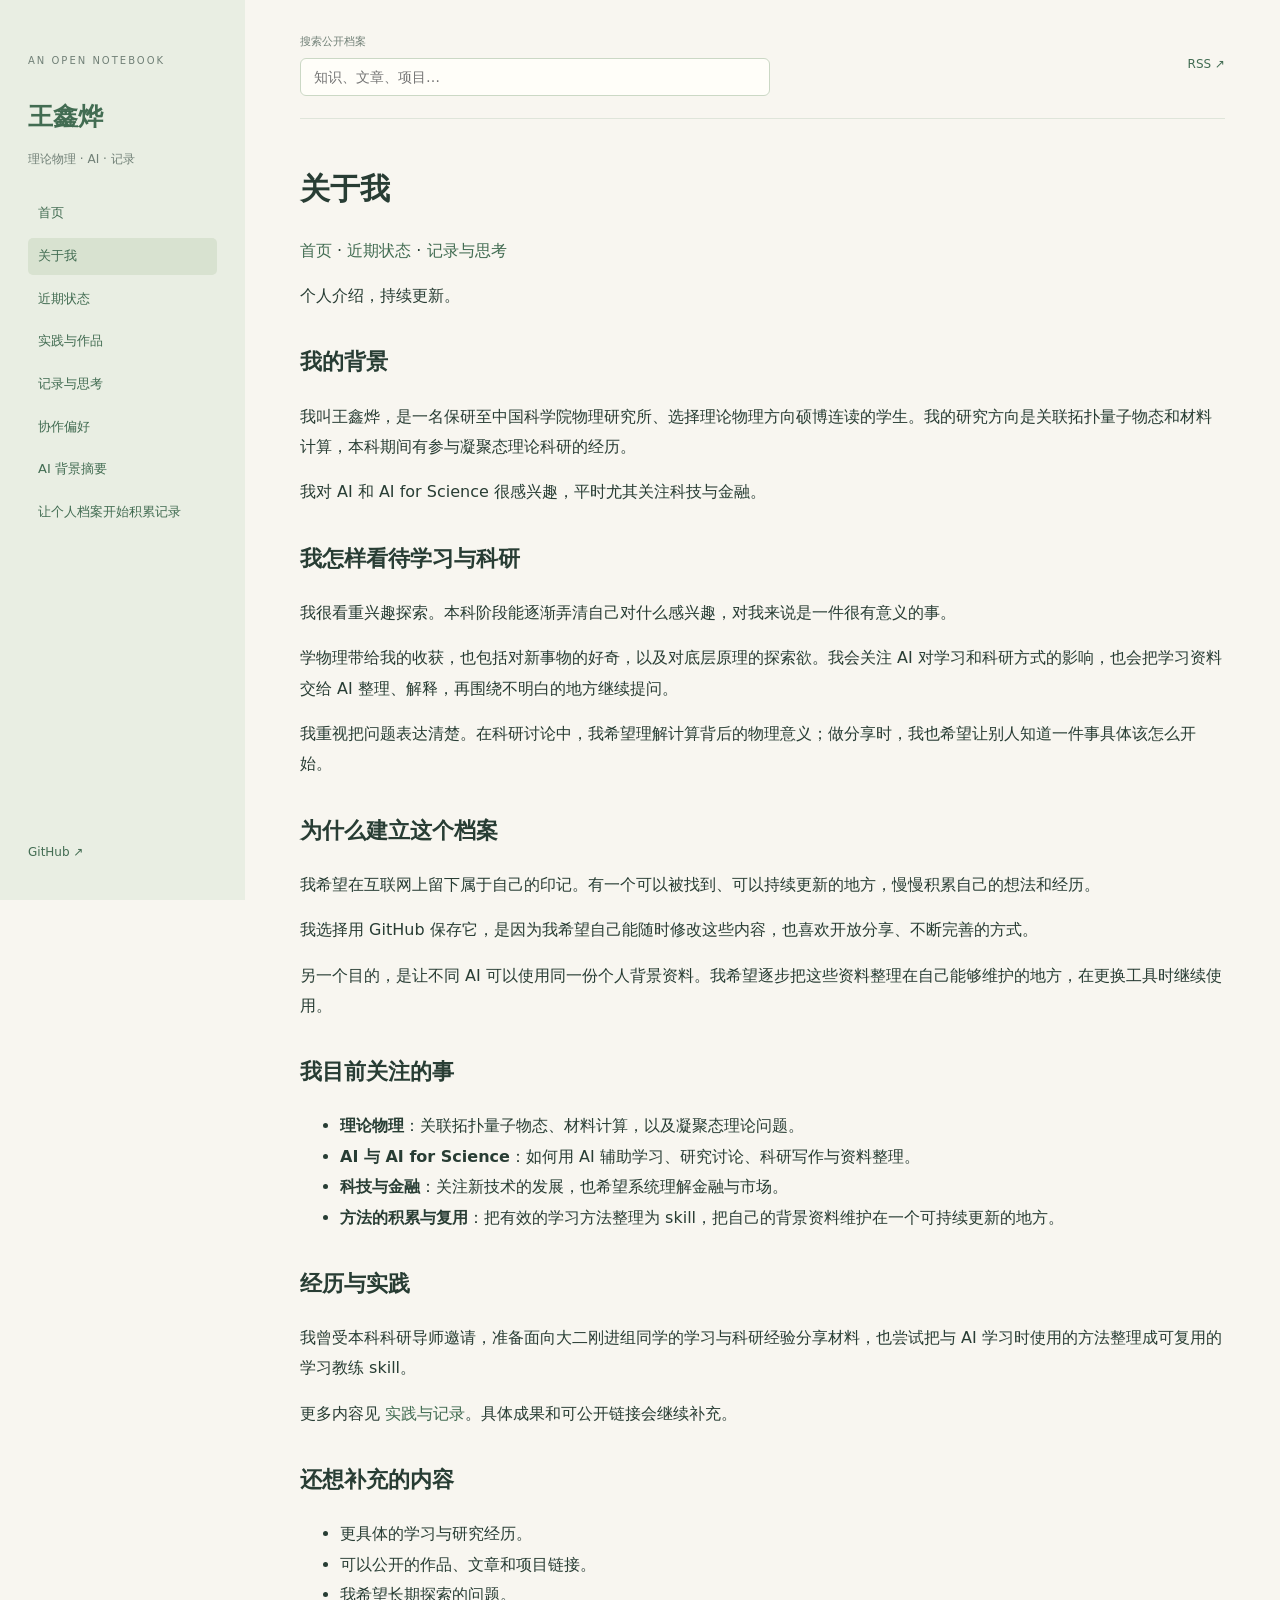
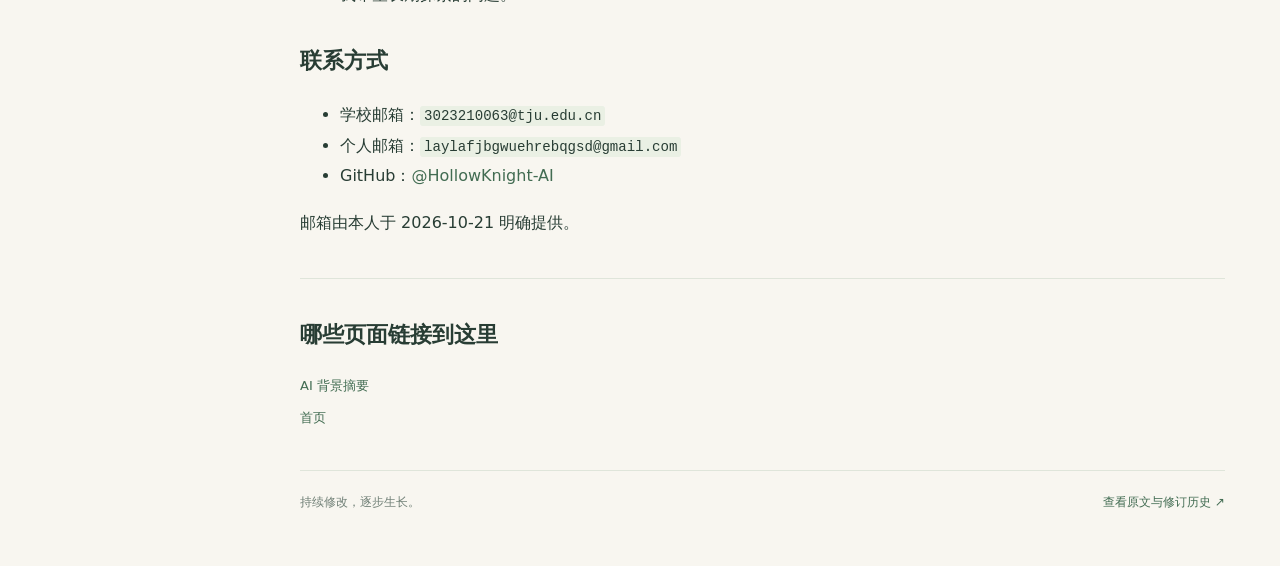
==== docs/ABOUT.html @ 44121c0b "Add searchable public digital garden with backlinks, graph and RSS" ====
<!doctype html><html lang="zh-CN"><head><meta charset="utf-8"><meta name="viewport" content="width=device-width,initial-scale=1"><meta name="description" content="王鑫烨的公开个人档案、学习与思考"><title>关于我 · 王鑫烨</title><link rel="stylesheet" href="style.css"><link rel="alternate" type="application/rss+xml" title="公开记录" href="feed.xml"><script defer src="site.js" data-prefix=""></script></head><body><aside><p class="eyebrow">AN OPEN NOTEBOOK</p><a class="brand" href="index.html">王鑫烨<span>理论物理 · AI · 记录</span></a><nav><a href="index.html">首页</a><a class="active" href="ABOUT.html">关于我</a><a href="NOW.html">近期状态</a><a href="PROJECTS.html">实践与作品</a><a href="JOURNAL.html">记录与思考</a><a href="WORK_WITH_ME.html">协作偏好</a><a href="AI_CONTEXT.html">AI 背景摘要</a><a href="notes/2026-10-21-public-profile.html">让个人档案开始积累记录</a></nav><a class="repo" href="https://github.com/HollowKnight-AI/HollowKnight-AI">GitHub ↗</a></aside><main><header><label>搜索公开档案<input id="search" type="search" placeholder="知识、文章、项目…"></label><a href="feed.xml">RSS ↗</a></header><div id="results" aria-live="polite"></div><article><h1 id="_1">关于我</h1>
<p><a href="index.html">首页</a> · <a href="NOW.html">近期状态</a> · <a href="JOURNAL.html">记录与思考</a></p>
<p>个人介绍，持续更新。</p>
<h2 id="_2">我的背景</h2>
<p>我叫王鑫烨，是一名保研至中国科学院物理研究所、选择理论物理方向硕博连读的学生。我的研究方向是关联拓扑量子物态和材料计算，本科期间有参与凝聚态理论科研的经历。</p>
<p>我对 AI 和 AI for Science 很感兴趣，平时尤其关注科技与金融。</p>
<h2 id="_3">我怎样看待学习与科研</h2>
<p>我很看重兴趣探索。本科阶段能逐渐弄清自己对什么感兴趣，对我来说是一件很有意义的事。</p>
<p>学物理带给我的收获，也包括对新事物的好奇，以及对底层原理的探索欲。我会关注 AI 对学习和科研方式的影响，也会把学习资料交给 AI 整理、解释，再围绕不明白的地方继续提问。</p>
<p>我重视把问题表达清楚。在科研讨论中，我希望理解计算背后的物理意义；做分享时，我也希望让别人知道一件事具体该怎么开始。</p>
<h2 id="_4">为什么建立这个档案</h2>
<p>我希望在互联网上留下属于自己的印记。有一个可以被找到、可以持续更新的地方，慢慢积累自己的想法和经历。</p>
<p>我选择用 GitHub 保存它，是因为我希望自己能随时修改这些内容，也喜欢开放分享、不断完善的方式。</p>
<p>另一个目的，是让不同 AI 可以使用同一份个人背景资料。我希望逐步把这些资料整理在自己能够维护的地方，在更换工具时继续使用。</p>
<h2 id="_5">我目前关注的事</h2>
<ul>
<li><strong>理论物理</strong>：关联拓扑量子物态、材料计算，以及凝聚态理论问题。</li>
<li><strong>AI 与 AI for Science</strong>：如何用 AI 辅助学习、研究讨论、科研写作与资料整理。</li>
<li><strong>科技与金融</strong>：关注新技术的发展，也希望系统理解金融与市场。</li>
<li><strong>方法的积累与复用</strong>：把有效的学习方法整理为 skill，把自己的背景资料维护在一个可持续更新的地方。</li>
</ul>
<h2 id="_6">经历与实践</h2>
<p>我曾受本科科研导师邀请，准备面向大二刚进组同学的学习与科研经验分享材料，也尝试把与 AI 学习时使用的方法整理成可复用的学习教练 skill。</p>
<p>更多内容见 <a href="PROJECTS.html">实践与记录</a>。具体成果和可公开链接会继续补充。</p>
<h2 id="_7">还想补充的内容</h2>
<ul>
<li>更具体的学习与研究经历。</li>
<li>可以公开的作品、文章和项目链接。</li>
<li>我希望长期探索的问题。</li>
</ul>
<h2 id="_8">联系方式</h2>
<ul>
<li>学校邮箱：<code>3023210063@tju.edu.cn</code></li>
<li>个人邮箱：<code>laylafjbgwuehrebqgsd@gmail.com</code></li>
<li>GitHub：<a href="https://github.com/HollowKnight-AI">@HollowKnight-AI</a></li>
</ul>
<p>邮箱由本人于 2026-10-21 明确提供。</p></article><section class="backlinks"><h2>哪些页面链接到这里</h2><a href="AI_CONTEXT.html">AI 背景摘要</a><a href="index.html">首页</a></section><footer>持续修改，逐步生长。<a href="https://github.com/HollowKnight-AI/HollowKnight-AI/blob/main/ABOUT.md">查看原文与修订历史 ↗</a></footer></main></body></html>
---- docs/style.css ----
:root{color-scheme:light;--bg:#f8f6f0;--paper:#fffef9;--ink:#283d34;--muted:#718077;--line:#dfe5da;--green:#426c52}*{box-sizing:border-box}body{margin:0;background:var(--bg);color:var(--ink);font:16px/1.9 system-ui,"Microsoft YaHei",sans-serif}aside{position:fixed;inset:0 auto 0 0;width:245px;padding:36px 28px;background:#e9eee3;display:flex;flex-direction:column}.eyebrow{font-size:10px;letter-spacing:2px;color:var(--muted)}a{color:var(--green);text-decoration:none}a:hover{text-decoration:underline}.brand{font-size:25px;font-weight:600;margin:8px 0 25px}.brand span{display:block;font-size:12px;font-weight:400;color:var(--muted);margin-top:7px}nav{display:grid;gap:6px}nav a{padding:6px 10px;border-radius:5px;font-size:13px}nav a.active{background:#d8e2d0}.repo{margin-top:auto;font-size:12px}main{margin-left:245px;max-width:1280px;padding:32px 55px}header{display:flex;gap:24px;align-items:center;justify-content:space-between;border-bottom:1px solid var(--line);padding-bottom:22px}header label{font-size:11px;color:var(--muted);display:grid;gap:5px;width:min(470px,90%)}input{background:var(--paper);border:1px solid #cbd8c5;border-radius:6px;padding:10px 13px;font:14px system-ui}header>a{font-size:12px}article{padding-top:22px;overflow-wrap:anywhere}h1{font-size:30px;line-height:1.5}h2{font-size:22px;margin-top:30px}h3{font-size:18px}p{margin:15px 0}table{border-collapse:collapse;width:100%;font-size:13px;display:block;overflow:auto}th,td{border:1px solid var(--line);padding:10px 13px;min-width:90px}th{background:#eef2e8;text-align:left}img{max-width:100%;height:auto}pre{background:#eaf0e4;padding:18px;border-radius:7px;overflow:auto}code{background:#eaf0e4;border-radius:3px;font-size:.88em;padding:2px 4px}blockquote{border-left:3px solid #b4c3a6;color:#5c7063;margin-left:0;padding:2px 20px}.backlinks,.connections{border-top:1px solid var(--line);margin-top:40px;padding-top:5px}.backlinks a{display:block;font-size:13px;margin:7px 0}.backlinks p,footer{font-size:12px;color:var(--muted)}footer{margin-top:40px;border-top:1px solid var(--line);padding:20px 0;display:flex;justify-content:space-between;gap:20px}#results{display:grid;gap:8px}#results a{display:block;background:var(--paper);border:1px solid var(--line);border-radius:6px;padding:12px 15px;margin-top:10px}#results small{display:block;font-size:12px;color:var(--muted)}#graph svg{width:100%;height:340px}#graph line{stroke:#b9cdb0;stroke-width:1.5}#graph circle{fill:#577c5c;stroke:#fff;stroke-width:3}#graph text{font:11px system-ui;fill:var(--ink)}:focus-visible{outline:2px solid #a7834c;outline-offset:3px}@media(max-width:800px){aside{position:static;width:auto;padding:20px}.brand{margin:2px 0 12px}.eyebrow,.repo{display:none}nav{display:flex;overflow:auto;gap:8px}nav a{white-space:nowrap;padding:5px}main{margin:0;padding:20px}h1{font-size:25px}h2{font-size:20px}footer{display:block}footer a{display:block}#graph svg{height:280px}}
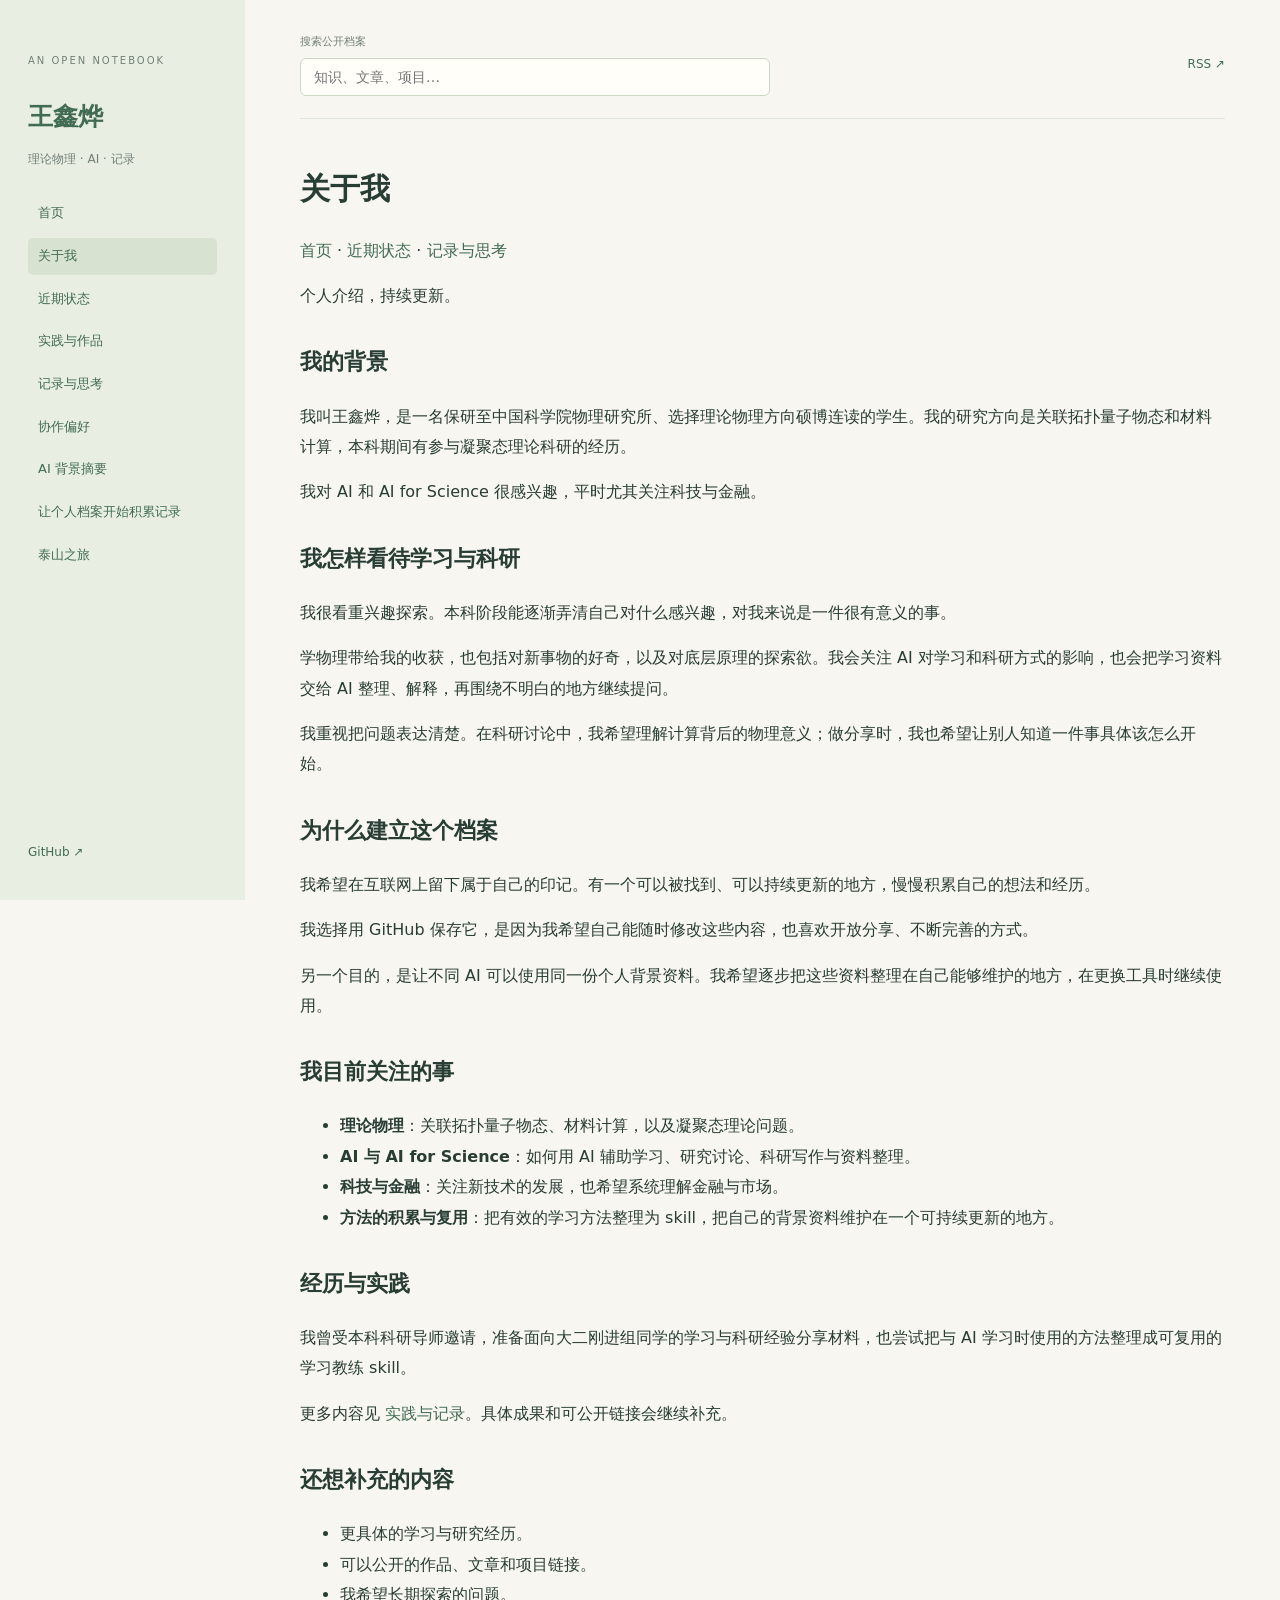
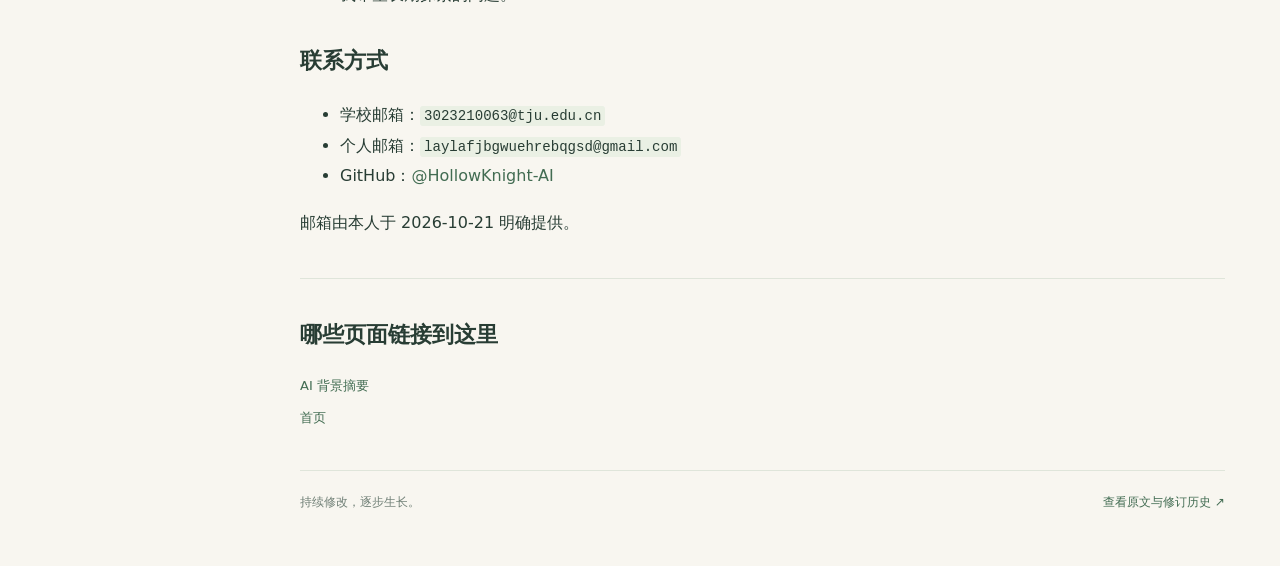
==== commit 52e83793: "Add Taishan travel album with original photos and source record" ====
--- a/docs/ABOUT.html
+++ b/docs/ABOUT.html
@@ -1,37 +1,37 @@
-<!doctype html><html lang="zh-CN"><head><meta charset="utf-8"><meta name="viewport" content="width=device-width,initial-scale=1"><meta name="description" content="王鑫烨的公开个人档案、学习与思考"><title>关于我 · 王鑫烨</title><link rel="stylesheet" href="style.css"><link rel="alternate" type="application/rss+xml" title="公开记录" href="feed.xml"><script defer src="site.js" data-prefix=""></script></head><body><aside><p class="eyebrow">AN OPEN NOTEBOOK</p><a class="brand" href="index.html">王鑫烨<span>理论物理 · AI · 记录</span></a><nav><a href="index.html">首页</a><a class="active" href="ABOUT.html">关于我</a><a href="NOW.html">近期状态</a><a href="PROJECTS.html">实践与作品</a><a href="JOURNAL.html">记录与思考</a><a href="WORK_WITH_ME.html">协作偏好</a><a href="AI_CONTEXT.html">AI 背景摘要</a><a href="notes/2026-10-21-public-profile.html">让个人档案开始积累记录</a></nav><a class="repo" href="https://github.com/HollowKnight-AI/HollowKnight-AI">GitHub ↗</a></aside><main><header><label>搜索公开档案<input id="search" type="search" placeholder="知识、文章、项目…"></label><a href="feed.xml">RSS ↗</a></header><div id="results" aria-live="polite"></div><article><h1 id="_1">关于我</h1>
-<p><a href="index.html">首页</a> · <a href="NOW.html">近期状态</a> · <a href="JOURNAL.html">记录与思考</a></p>
-<p>个人介绍，持续更新。</p>
-<h2 id="_2">我的背景</h2>
-<p>我叫王鑫烨，是一名保研至中国科学院物理研究所、选择理论物理方向硕博连读的学生。我的研究方向是关联拓扑量子物态和材料计算，本科期间有参与凝聚态理论科研的经历。</p>
-<p>我对 AI 和 AI for Science 很感兴趣，平时尤其关注科技与金融。</p>
-<h2 id="_3">我怎样看待学习与科研</h2>
-<p>我很看重兴趣探索。本科阶段能逐渐弄清自己对什么感兴趣，对我来说是一件很有意义的事。</p>
-<p>学物理带给我的收获，也包括对新事物的好奇，以及对底层原理的探索欲。我会关注 AI 对学习和科研方式的影响，也会把学习资料交给 AI 整理、解释，再围绕不明白的地方继续提问。</p>
-<p>我重视把问题表达清楚。在科研讨论中，我希望理解计算背后的物理意义；做分享时，我也希望让别人知道一件事具体该怎么开始。</p>
-<h2 id="_4">为什么建立这个档案</h2>
-<p>我希望在互联网上留下属于自己的印记。有一个可以被找到、可以持续更新的地方，慢慢积累自己的想法和经历。</p>
-<p>我选择用 GitHub 保存它，是因为我希望自己能随时修改这些内容，也喜欢开放分享、不断完善的方式。</p>
-<p>另一个目的，是让不同 AI 可以使用同一份个人背景资料。我希望逐步把这些资料整理在自己能够维护的地方，在更换工具时继续使用。</p>
-<h2 id="_5">我目前关注的事</h2>
-<ul>
-<li><strong>理论物理</strong>：关联拓扑量子物态、材料计算，以及凝聚态理论问题。</li>
-<li><strong>AI 与 AI for Science</strong>：如何用 AI 辅助学习、研究讨论、科研写作与资料整理。</li>
-<li><strong>科技与金融</strong>：关注新技术的发展，也希望系统理解金融与市场。</li>
-<li><strong>方法的积累与复用</strong>：把有效的学习方法整理为 skill，把自己的背景资料维护在一个可持续更新的地方。</li>
-</ul>
-<h2 id="_6">经历与实践</h2>
-<p>我曾受本科科研导师邀请，准备面向大二刚进组同学的学习与科研经验分享材料，也尝试把与 AI 学习时使用的方法整理成可复用的学习教练 skill。</p>
-<p>更多内容见 <a href="PROJECTS.html">实践与记录</a>。具体成果和可公开链接会继续补充。</p>
-<h2 id="_7">还想补充的内容</h2>
-<ul>
-<li>更具体的学习与研究经历。</li>
-<li>可以公开的作品、文章和项目链接。</li>
-<li>我希望长期探索的问题。</li>
-</ul>
-<h2 id="_8">联系方式</h2>
-<ul>
-<li>学校邮箱：<code>3023210063@tju.edu.cn</code></li>
-<li>个人邮箱：<code>laylafjbgwuehrebqgsd@gmail.com</code></li>
-<li>GitHub：<a href="https://github.com/HollowKnight-AI">@HollowKnight-AI</a></li>
-</ul>
+<!doctype html><html lang="zh-CN"><head><meta charset="utf-8"><meta name="viewport" content="width=device-width,initial-scale=1"><meta name="description" content="王鑫烨的公开个人档案、学习与思考"><title>关于我 · 王鑫烨</title><link rel="stylesheet" href="style.css"><link rel="alternate" type="application/rss+xml" title="公开记录" href="feed.xml"><script defer src="site.js" data-prefix=""></script></head><body><aside><p class="eyebrow">AN OPEN NOTEBOOK</p><a class="brand" href="index.html">王鑫烨<span>理论物理 · AI · 记录</span></a><nav><a href="index.html">首页</a><a class="active" href="ABOUT.html">关于我</a><a href="NOW.html">近期状态</a><a href="PROJECTS.html">实践与作品</a><a href="JOURNAL.html">记录与思考</a><a href="WORK_WITH_ME.html">协作偏好</a><a href="AI_CONTEXT.html">AI 背景摘要</a><a href="notes/2026-10-21-public-profile.html">让个人档案开始积累记录</a><a href="notes/2026-10-15-taishan.html">泰山之旅</a></nav><a class="repo" href="https://github.com/HollowKnight-AI/HollowKnight-AI">GitHub ↗</a></aside><main><header><label>搜索公开档案<input id="search" type="search" placeholder="知识、文章、项目…"></label><a href="feed.xml">RSS ↗</a></header><div id="results" aria-live="polite"></div><article><h1 id="_1">关于我</h1>
+<p><a href="index.html">首页</a> · <a href="NOW.html">近期状态</a> · <a href="JOURNAL.html">记录与思考</a></p>
+<p>个人介绍，持续更新。</p>
+<h2 id="_2">我的背景</h2>
+<p>我叫王鑫烨，是一名保研至中国科学院物理研究所、选择理论物理方向硕博连读的学生。我的研究方向是关联拓扑量子物态和材料计算，本科期间有参与凝聚态理论科研的经历。</p>
+<p>我对 AI 和 AI for Science 很感兴趣，平时尤其关注科技与金融。</p>
+<h2 id="_3">我怎样看待学习与科研</h2>
+<p>我很看重兴趣探索。本科阶段能逐渐弄清自己对什么感兴趣，对我来说是一件很有意义的事。</p>
+<p>学物理带给我的收获，也包括对新事物的好奇，以及对底层原理的探索欲。我会关注 AI 对学习和科研方式的影响，也会把学习资料交给 AI 整理、解释，再围绕不明白的地方继续提问。</p>
+<p>我重视把问题表达清楚。在科研讨论中，我希望理解计算背后的物理意义；做分享时，我也希望让别人知道一件事具体该怎么开始。</p>
+<h2 id="_4">为什么建立这个档案</h2>
+<p>我希望在互联网上留下属于自己的印记。有一个可以被找到、可以持续更新的地方，慢慢积累自己的想法和经历。</p>
+<p>我选择用 GitHub 保存它，是因为我希望自己能随时修改这些内容，也喜欢开放分享、不断完善的方式。</p>
+<p>另一个目的，是让不同 AI 可以使用同一份个人背景资料。我希望逐步把这些资料整理在自己能够维护的地方，在更换工具时继续使用。</p>
+<h2 id="_5">我目前关注的事</h2>
+<ul>
+<li><strong>理论物理</strong>：关联拓扑量子物态、材料计算，以及凝聚态理论问题。</li>
+<li><strong>AI 与 AI for Science</strong>：如何用 AI 辅助学习、研究讨论、科研写作与资料整理。</li>
+<li><strong>科技与金融</strong>：关注新技术的发展，也希望系统理解金融与市场。</li>
+<li><strong>方法的积累与复用</strong>：把有效的学习方法整理为 skill，把自己的背景资料维护在一个可持续更新的地方。</li>
+</ul>
+<h2 id="_6">经历与实践</h2>
+<p>我曾受本科科研导师邀请，准备面向大二刚进组同学的学习与科研经验分享材料，也尝试把与 AI 学习时使用的方法整理成可复用的学习教练 skill。</p>
+<p>更多内容见 <a href="PROJECTS.html">实践与记录</a>。具体成果和可公开链接会继续补充。</p>
+<h2 id="_7">还想补充的内容</h2>
+<ul>
+<li>更具体的学习与研究经历。</li>
+<li>可以公开的作品、文章和项目链接。</li>
+<li>我希望长期探索的问题。</li>
+</ul>
+<h2 id="_8">联系方式</h2>
+<ul>
+<li>学校邮箱：<code>3023210063@tju.edu.cn</code></li>
+<li>个人邮箱：<code>laylafjbgwuehrebqgsd@gmail.com</code></li>
+<li>GitHub：<a href="https://github.com/HollowKnight-AI">@HollowKnight-AI</a></li>
+</ul>
 <p>邮箱由本人于 2026-10-21 明确提供。</p></article><section class="backlinks"><h2>哪些页面链接到这里</h2><a href="AI_CONTEXT.html">AI 背景摘要</a><a href="index.html">首页</a></section><footer>持续修改，逐步生长。<a href="https://github.com/HollowKnight-AI/HollowKnight-AI/blob/main/ABOUT.md">查看原文与修订历史 ↗</a></footer></main></body></html>
--- a/docs/style.css
+++ b/docs/style.css
@@ -1 +1,3 @@
-:root{color-scheme:light;--bg:#f8f6f0;--paper:#fffef9;--ink:#283d34;--muted:#718077;--line:#dfe5da;--green:#426c52}*{box-sizing:border-box}body{margin:0;background:var(--bg);color:var(--ink);font:16px/1.9 system-ui,"Microsoft YaHei",sans-serif}aside{position:fixed;inset:0 auto 0 0;width:245px;padding:36px 28px;background:#e9eee3;display:flex;flex-direction:column}.eyebrow{font-size:10px;letter-spacing:2px;color:var(--muted)}a{color:var(--green);text-decoration:none}a:hover{text-decoration:underline}.brand{font-size:25px;font-weight:600;margin:8px 0 25px}.brand span{display:block;font-size:12px;font-weight:400;color:var(--muted);margin-top:7px}nav{display:grid;gap:6px}nav a{padding:6px 10px;border-radius:5px;font-size:13px}nav a.active{background:#d8e2d0}.repo{margin-top:auto;font-size:12px}main{margin-left:245px;max-width:1280px;padding:32px 55px}header{display:flex;gap:24px;align-items:center;justify-content:space-between;border-bottom:1px solid var(--line);padding-bottom:22px}header label{font-size:11px;color:var(--muted);display:grid;gap:5px;width:min(470px,90%)}input{background:var(--paper);border:1px solid #cbd8c5;border-radius:6px;padding:10px 13px;font:14px system-ui}header>a{font-size:12px}article{padding-top:22px;overflow-wrap:anywhere}h1{font-size:30px;line-height:1.5}h2{font-size:22px;margin-top:30px}h3{font-size:18px}p{margin:15px 0}table{border-collapse:collapse;width:100%;font-size:13px;display:block;overflow:auto}th,td{border:1px solid var(--line);padding:10px 13px;min-width:90px}th{background:#eef2e8;text-align:left}img{max-width:100%;height:auto}pre{background:#eaf0e4;padding:18px;border-radius:7px;overflow:auto}code{background:#eaf0e4;border-radius:3px;font-size:.88em;padding:2px 4px}blockquote{border-left:3px solid #b4c3a6;color:#5c7063;margin-left:0;padding:2px 20px}.backlinks,.connections{border-top:1px solid var(--line);margin-top:40px;padding-top:5px}.backlinks a{display:block;font-size:13px;margin:7px 0}.backlinks p,footer{font-size:12px;color:var(--muted)}footer{margin-top:40px;border-top:1px solid var(--line);padding:20px 0;display:flex;justify-content:space-between;gap:20px}#results{display:grid;gap:8px}#results a{display:block;background:var(--paper);border:1px solid var(--line);border-radius:6px;padding:12px 15px;margin-top:10px}#results small{display:block;font-size:12px;color:var(--muted)}#graph svg{width:100%;height:340px}#graph line{stroke:#b9cdb0;stroke-width:1.5}#graph circle{fill:#577c5c;stroke:#fff;stroke-width:3}#graph text{font:11px system-ui;fill:var(--ink)}:focus-visible{outline:2px solid #a7834c;outline-offset:3px}@media(max-width:800px){aside{position:static;width:auto;padding:20px}.brand{margin:2px 0 12px}.eyebrow,.repo{display:none}nav{display:flex;overflow:auto;gap:8px}nav a{white-space:nowrap;padding:5px}main{margin:0;padding:20px}h1{font-size:25px}h2{font-size:20px}footer{display:block}footer a{display:block}#graph svg{height:280px}}
+:root{color-scheme:light;--bg:#f8f6f0;--paper:#fffef9;--ink:#283d34;--muted:#718077;--line:#dfe5da;--green:#426c52}*{box-sizing:border-box}body{margin:0;background:var(--bg);color:var(--ink);font:16px/1.9 system-ui,"Microsoft YaHei",sans-serif}aside{position:fixed;inset:0 auto 0 0;width:245px;padding:36px 28px;background:#e9eee3;display:flex;flex-direction:column}.eyebrow{font-size:10px;letter-spacing:2px;color:var(--muted)}a{color:var(--green);text-decoration:none}a:hover{text-decoration:underline}.brand{font-size:25px;font-weight:600;margin:8px 0 25px}.brand span{display:block;font-size:12px;font-weight:400;color:var(--muted);margin-top:7px}nav{display:grid;gap:6px}nav a{padding:6px 10px;border-radius:5px;font-size:13px}nav a.active{background:#d8e2d0}.repo{margin-top:auto;font-size:12px}main{margin-left:245px;max-width:1280px;padding:32px 55px}header{display:flex;gap:24px;align-items:center;justify-content:space-between;border-bottom:1px solid var(--line);padding-bottom:22px}header label{font-size:11px;color:var(--muted);display:grid;gap:5px;width:min(470px,90%)}input{background:var(--paper);border:1px solid #cbd8c5;border-radius:6px;padding:10px 13px;font:14px system-ui}header>a{font-size:12px}article{padding-top:22px;overflow-wrap:anywhere}h1{font-size:30px;line-height:1.5}h2{font-size:22px;margin-top:30px}h3{font-size:18px}p{margin:15px 0}table{border-collapse:collapse;width:100%;font-size:13px;display:block;overflow:auto}th,td{border:1px solid var(--line);padding:10px 13px;min-width:90px}th{background:#eef2e8;text-align:left}img{max-width:100%;height:auto}pre{background:#eaf0e4;padding:18px;border-radius:7px;overflow:auto}code{background:#eaf0e4;border-radius:3px;font-size:.88em;padding:2px 4px}blockquote{border-left:3px solid #b4c3a6;color:#5c7063;margin-left:0;padding:2px 20px}.backlinks,.connections{border-top:1px solid var(--line);margin-top:40px;padding-top:5px}.backlinks a{display:block;font-size:13px;margin:7px 0}.backlinks p,footer{font-size:12px;color:var(--muted)}footer{margin-top:40px;border-top:1px solid var(--line);padding:20px 0;display:flex;justify-content:space-between;gap:20px}#results{display:grid;gap:8px}#results a{display:block;background:var(--paper);border:1px solid var(--line);border-radius:6px;padding:12px 15px;margin-top:10px}#results small{display:block;font-size:12px;color:var(--muted)}#graph svg{width:100%;height:340px}#graph line{stroke:#b9cdb0;stroke-width:1.5}#graph circle{fill:#577c5c;stroke:#fff;stroke-width:3}#graph text{font:11px system-ui;fill:var(--ink)}:focus-visible{outline:2px solid #a7834c;outline-offset:3px}@media(max-width:800px){aside{position:static;width:auto;padding:20px}.brand{margin:2px 0 12px}.eyebrow,.repo{display:none}nav{display:flex;overflow:auto;gap:8px}nav a{white-space:nowrap;padding:5px}main{margin:0;padding:20px}h1{font-size:25px}h2{font-size:20px}footer{display:block}footer a{display:block}#graph svg{height:280px}}
+
+.travel-dates{display:flex;flex-wrap:wrap;gap:8px 20px;font-size:12px;color:var(--muted);margin:0 0 24px}.travel-gallery{display:grid;grid-template-columns:repeat(2,minmax(0,1fr));gap:22px;margin:20px 0 32px}.travel-gallery figure{margin:0;background:var(--paper);border:1px solid var(--line);border-radius:9px;overflow:hidden;min-width:0}.travel-gallery figure a{display:flex;align-items:center;justify-content:center;background:#edf0e7;height:340px;padding:8px}.travel-gallery img{display:block;max-width:100%;max-height:100%;width:auto;height:auto;object-fit:contain}.travel-gallery figcaption{font-size:12px;color:var(--muted);padding:10px 14px;line-height:1.6}.travel-note{font-size:12px;color:var(--muted)}details{margin:20px 0}summary{cursor:pointer;color:var(--green)}@media(max-width:600px){.travel-gallery{grid-template-columns:1fr;gap:16px}.travel-gallery figure a{height:380px}.travel-dates{display:grid;gap:3px}}
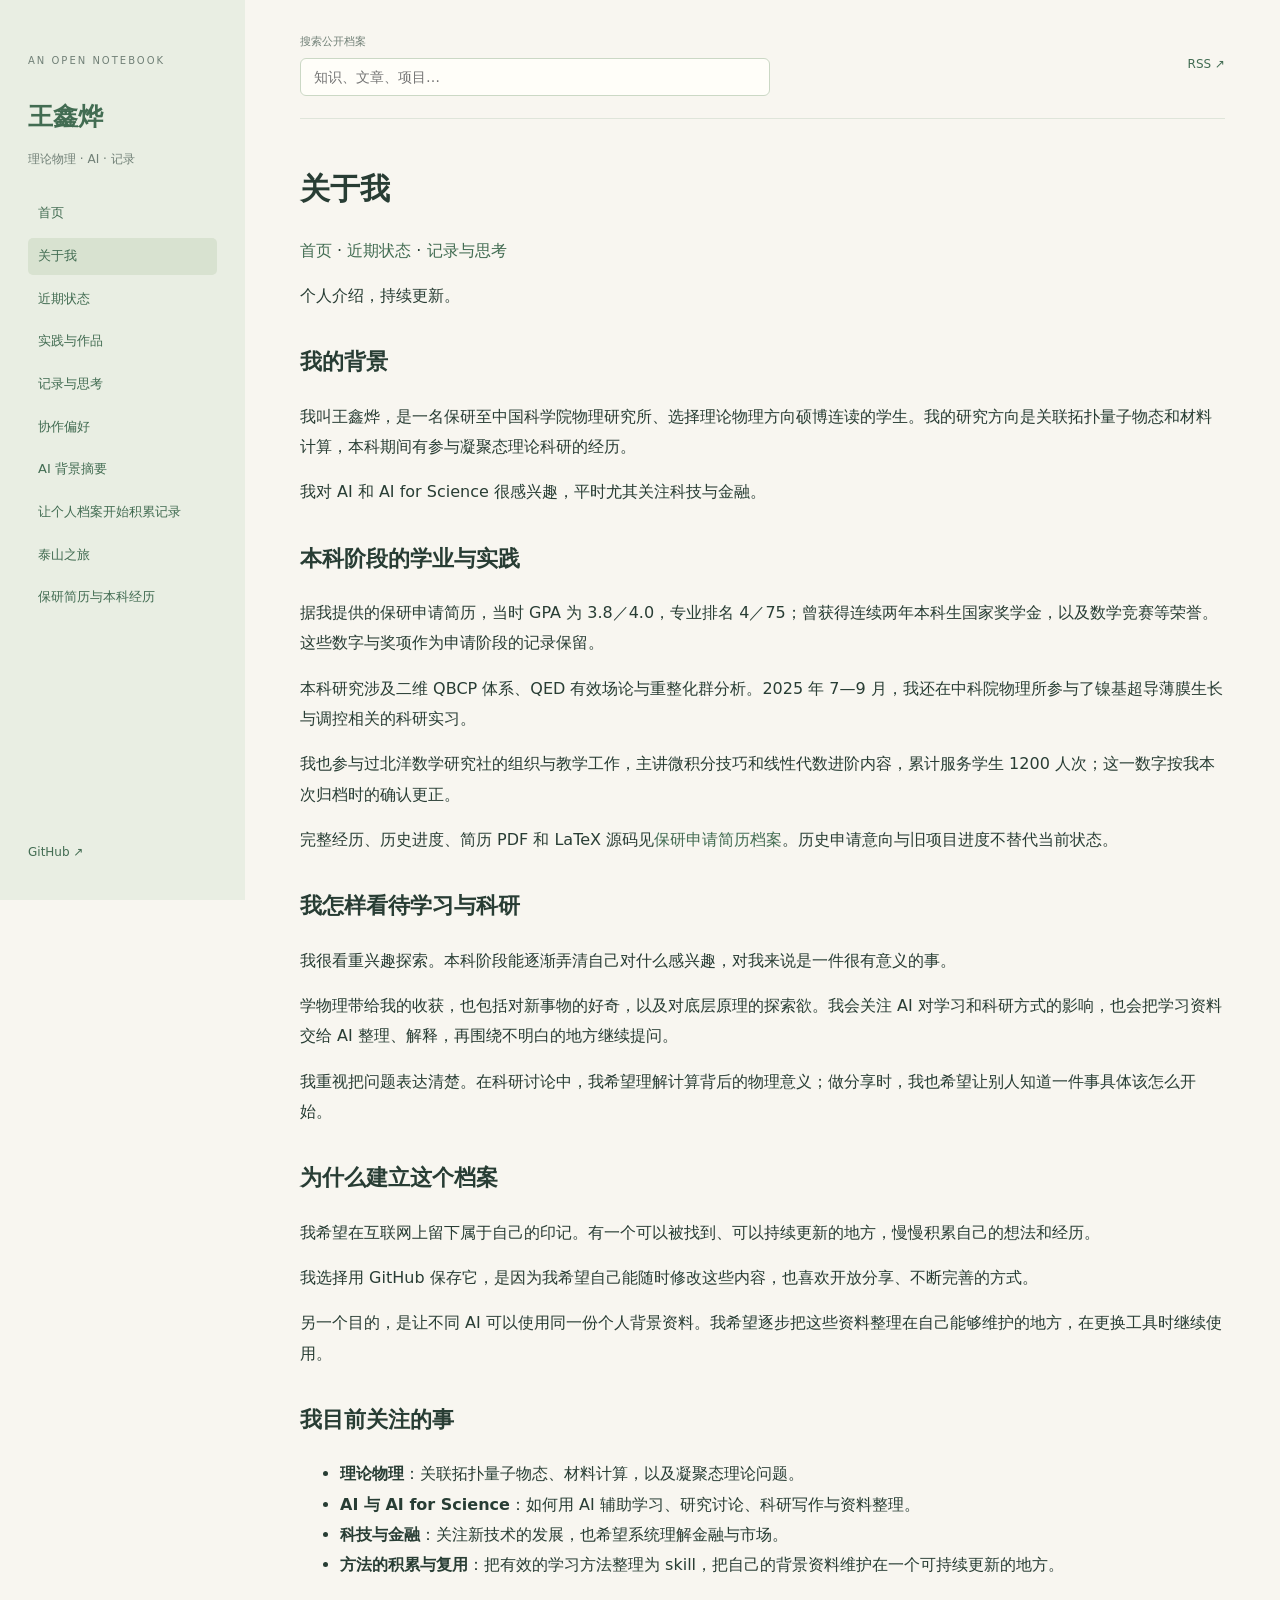
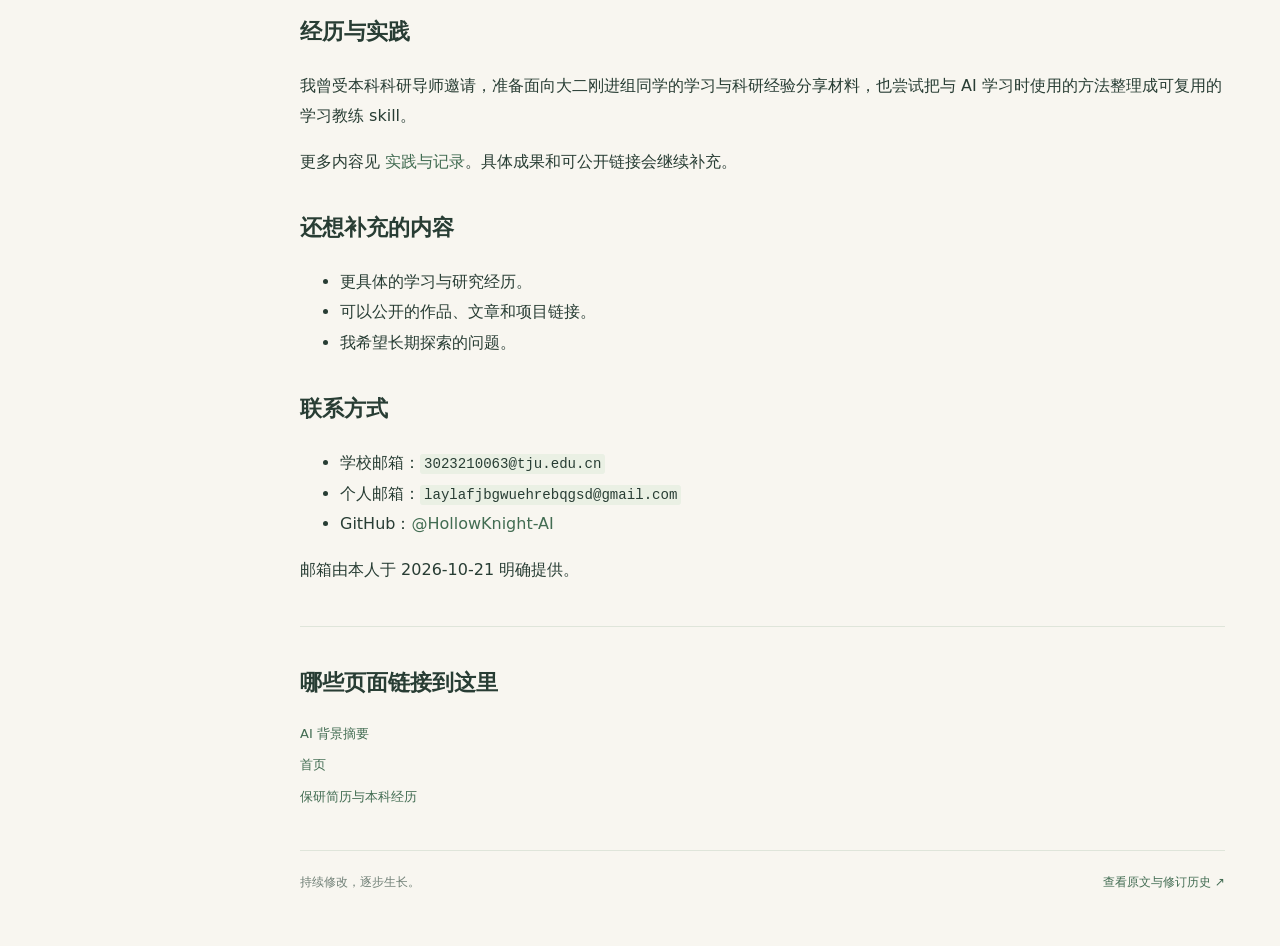
==== commit bc681c84: "Archive application CV and LaTeX sources with confirmed service count" ====
--- a/docs/ABOUT.html
+++ b/docs/ABOUT.html
@@ -1,37 +1,42 @@
-<!doctype html><html lang="zh-CN"><head><meta charset="utf-8"><meta name="viewport" content="width=device-width,initial-scale=1"><meta name="description" content="王鑫烨的公开个人档案、学习与思考"><title>关于我 · 王鑫烨</title><link rel="stylesheet" href="style.css"><link rel="alternate" type="application/rss+xml" title="公开记录" href="feed.xml"><script defer src="site.js" data-prefix=""></script></head><body><aside><p class="eyebrow">AN OPEN NOTEBOOK</p><a class="brand" href="index.html">王鑫烨<span>理论物理 · AI · 记录</span></a><nav><a href="index.html">首页</a><a class="active" href="ABOUT.html">关于我</a><a href="NOW.html">近期状态</a><a href="PROJECTS.html">实践与作品</a><a href="JOURNAL.html">记录与思考</a><a href="WORK_WITH_ME.html">协作偏好</a><a href="AI_CONTEXT.html">AI 背景摘要</a><a href="notes/2026-10-21-public-profile.html">让个人档案开始积累记录</a><a href="notes/2026-10-15-taishan.html">泰山之旅</a></nav><a class="repo" href="https://github.com/HollowKnight-AI/HollowKnight-AI">GitHub ↗</a></aside><main><header><label>搜索公开档案<input id="search" type="search" placeholder="知识、文章、项目…"></label><a href="feed.xml">RSS ↗</a></header><div id="results" aria-live="polite"></div><article><h1 id="_1">关于我</h1>
+<!doctype html><html lang="zh-CN"><head><meta charset="utf-8"><meta name="viewport" content="width=device-width,initial-scale=1"><meta name="description" content="王鑫烨的公开个人档案、学习与思考"><title>关于我 · 王鑫烨</title><link rel="stylesheet" href="style.css?v=e12b3b646710"><link rel="alternate" type="application/rss+xml" title="公开记录" href="feed.xml"><script defer src="site.js?v=7ebead932a3c" data-prefix=""></script></head><body><aside><p class="eyebrow">AN OPEN NOTEBOOK</p><a class="brand" href="index.html">王鑫烨<span>理论物理 · AI · 记录</span></a><nav><a href="index.html">首页</a><a class="active" href="ABOUT.html">关于我</a><a href="NOW.html">近期状态</a><a href="PROJECTS.html">实践与作品</a><a href="JOURNAL.html">记录与思考</a><a href="WORK_WITH_ME.html">协作偏好</a><a href="AI_CONTEXT.html">AI 背景摘要</a><a href="notes/2026-10-21-public-profile.html">让个人档案开始积累记录</a><a href="notes/2026-10-15-taishan.html">泰山之旅</a><a href="notes/2026-10-21-baoyan-cv.html">保研简历与本科经历</a></nav><a class="repo" href="https://github.com/HollowKnight-AI/HollowKnight-AI">GitHub ↗</a></aside><main><header><label>搜索公开档案<input id="search" type="search" placeholder="知识、文章、项目…"></label><a href="feed.xml">RSS ↗</a></header><div id="results" aria-live="polite"></div><article><h1 id="_1">关于我</h1>
 <p><a href="index.html">首页</a> · <a href="NOW.html">近期状态</a> · <a href="JOURNAL.html">记录与思考</a></p>
 <p>个人介绍，持续更新。</p>
 <h2 id="_2">我的背景</h2>
 <p>我叫王鑫烨，是一名保研至中国科学院物理研究所、选择理论物理方向硕博连读的学生。我的研究方向是关联拓扑量子物态和材料计算，本科期间有参与凝聚态理论科研的经历。</p>
 <p>我对 AI 和 AI for Science 很感兴趣，平时尤其关注科技与金融。</p>
-<h2 id="_3">我怎样看待学习与科研</h2>
+<h2 id="_3">本科阶段的学业与实践</h2>
+<p>据我提供的保研申请简历，当时 GPA 为 3.8／4.0，专业排名 4／75；曾获得连续两年本科生国家奖学金，以及数学竞赛等荣誉。这些数字与奖项作为申请阶段的记录保留。</p>
+<p>本科研究涉及二维 QBCP 体系、QED 有效场论与重整化群分析。2025 年 7—9 月，我还在中科院物理所参与了镍基超导薄膜生长与调控相关的科研实习。</p>
+<p>我也参与过北洋数学研究社的组织与教学工作，主讲微积分技巧和线性代数进阶内容，累计服务学生 1200 人次；这一数字按我本次归档时的确认更正。</p>
+<p>完整经历、历史进度、简历 PDF 和 LaTeX 源码见<a href="notes/2026-10-21-baoyan-cv.html">保研申请简历档案</a>。历史申请意向与旧项目进度不替代当前状态。</p>
+<h2 id="_4">我怎样看待学习与科研</h2>
 <p>我很看重兴趣探索。本科阶段能逐渐弄清自己对什么感兴趣，对我来说是一件很有意义的事。</p>
 <p>学物理带给我的收获，也包括对新事物的好奇，以及对底层原理的探索欲。我会关注 AI 对学习和科研方式的影响，也会把学习资料交给 AI 整理、解释，再围绕不明白的地方继续提问。</p>
 <p>我重视把问题表达清楚。在科研讨论中，我希望理解计算背后的物理意义；做分享时，我也希望让别人知道一件事具体该怎么开始。</p>
-<h2 id="_4">为什么建立这个档案</h2>
+<h2 id="_5">为什么建立这个档案</h2>
 <p>我希望在互联网上留下属于自己的印记。有一个可以被找到、可以持续更新的地方，慢慢积累自己的想法和经历。</p>
 <p>我选择用 GitHub 保存它，是因为我希望自己能随时修改这些内容，也喜欢开放分享、不断完善的方式。</p>
 <p>另一个目的，是让不同 AI 可以使用同一份个人背景资料。我希望逐步把这些资料整理在自己能够维护的地方，在更换工具时继续使用。</p>
-<h2 id="_5">我目前关注的事</h2>
+<h2 id="_6">我目前关注的事</h2>
 <ul>
 <li><strong>理论物理</strong>：关联拓扑量子物态、材料计算，以及凝聚态理论问题。</li>
 <li><strong>AI 与 AI for Science</strong>：如何用 AI 辅助学习、研究讨论、科研写作与资料整理。</li>
 <li><strong>科技与金融</strong>：关注新技术的发展，也希望系统理解金融与市场。</li>
 <li><strong>方法的积累与复用</strong>：把有效的学习方法整理为 skill，把自己的背景资料维护在一个可持续更新的地方。</li>
 </ul>
-<h2 id="_6">经历与实践</h2>
+<h2 id="_7">经历与实践</h2>
 <p>我曾受本科科研导师邀请，准备面向大二刚进组同学的学习与科研经验分享材料，也尝试把与 AI 学习时使用的方法整理成可复用的学习教练 skill。</p>
 <p>更多内容见 <a href="PROJECTS.html">实践与记录</a>。具体成果和可公开链接会继续补充。</p>
-<h2 id="_7">还想补充的内容</h2>
+<h2 id="_8">还想补充的内容</h2>
 <ul>
 <li>更具体的学习与研究经历。</li>
 <li>可以公开的作品、文章和项目链接。</li>
 <li>我希望长期探索的问题。</li>
 </ul>
-<h2 id="_8">联系方式</h2>
+<h2 id="_9">联系方式</h2>
 <ul>
 <li>学校邮箱：<code>3023210063@tju.edu.cn</code></li>
 <li>个人邮箱：<code>laylafjbgwuehrebqgsd@gmail.com</code></li>
 <li>GitHub：<a href="https://github.com/HollowKnight-AI">@HollowKnight-AI</a></li>
 </ul>
-<p>邮箱由本人于 2026-10-21 明确提供。</p></article><section class="backlinks"><h2>哪些页面链接到这里</h2><a href="AI_CONTEXT.html">AI 背景摘要</a><a href="index.html">首页</a></section><footer>持续修改，逐步生长。<a href="https://github.com/HollowKnight-AI/HollowKnight-AI/blob/main/ABOUT.md">查看原文与修订历史 ↗</a></footer></main></body></html>+<p>邮箱由本人于 2026-10-21 明确提供。</p></article><section class="backlinks"><h2>哪些页面链接到这里</h2><a href="AI_CONTEXT.html">AI 背景摘要</a><a href="index.html">首页</a><a href="notes/2026-10-21-baoyan-cv.html">保研简历与本科经历</a></section><footer>持续修改，逐步生长。<a href="https://github.com/HollowKnight-AI/HollowKnight-AI/blob/main/ABOUT.md">查看原文与修订历史 ↗</a></footer></main></body></html>
